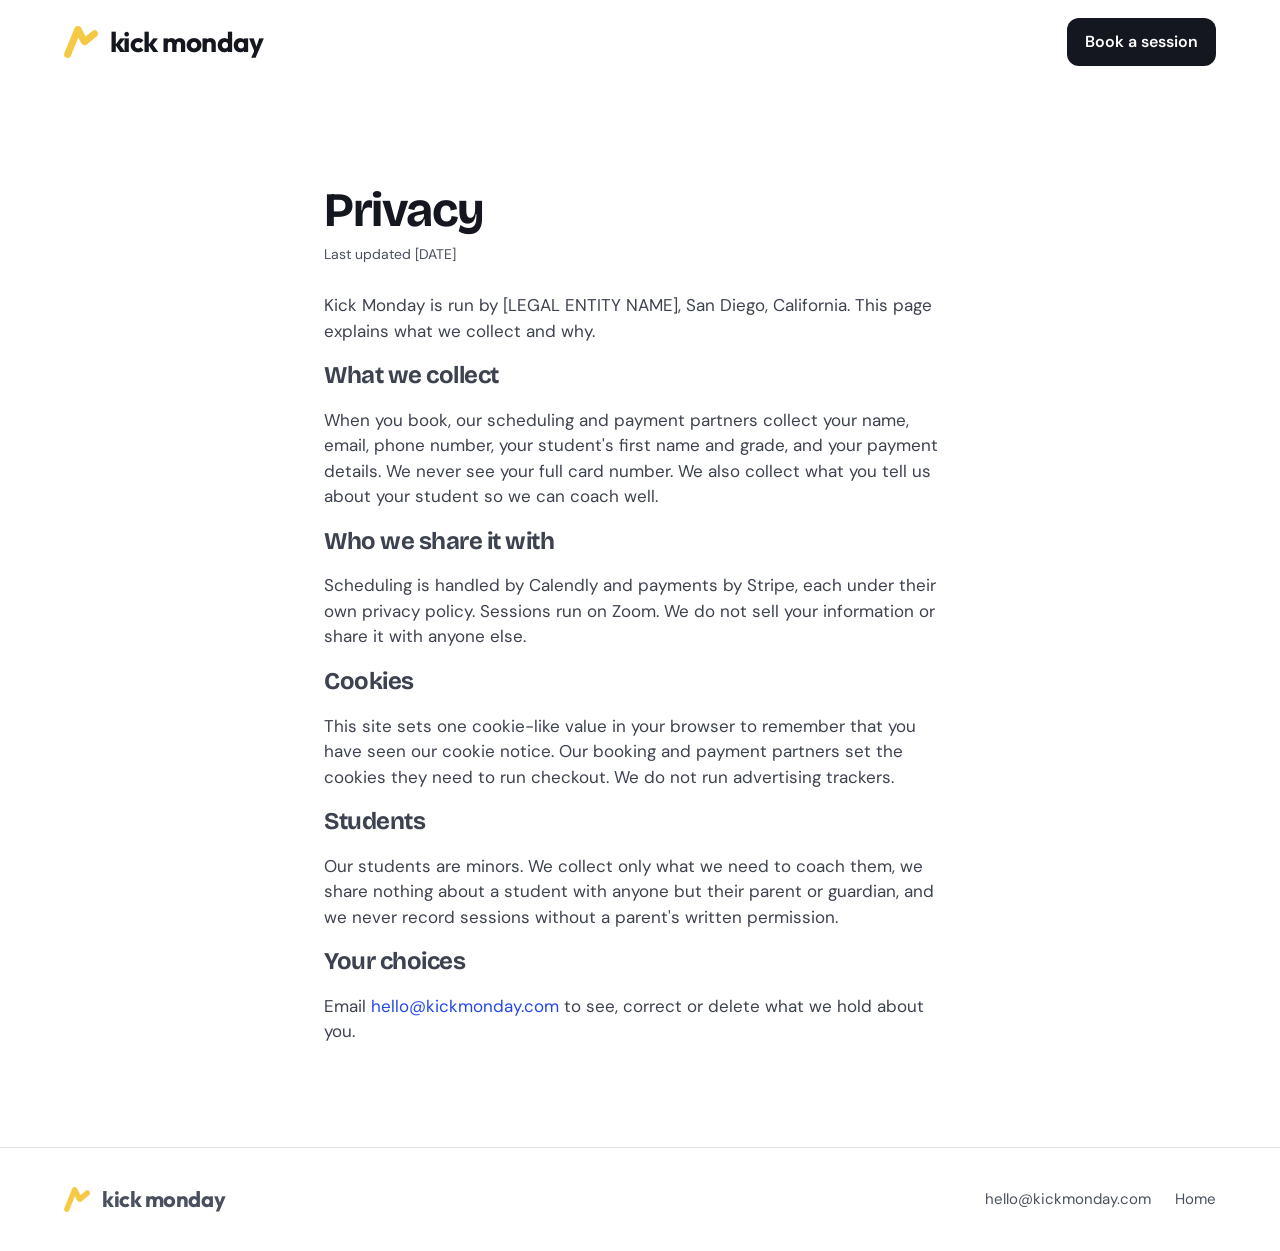
==== privacy.html @ 4dc91f0a "Add files via upload" ====
<!doctype html>
<html lang="en">
<head>
<meta charset="utf-8">
<meta name="viewport" content="width=device-width, initial-scale=1">
<title>Privacy | Kick Monday</title>
<link rel="icon" type="image/png" href="/assets/favicon.png">
<link rel="stylesheet" href="https://fonts.googleapis.com/css2?family=Bricolage+Grotesque:opsz,wght@12..96,700&family=Outfit:wght@700&family=DM+Sans:opsz,wght@9..40,400;9..40,500;9..40,600&display=swap">
<link rel="stylesheet" href="/styles.css">
</head>
<body>
<header class="nav">
  <a class="brand" href="/"><img src="/assets/mark.png" alt="" width="34" height="32"><span>kick monday</span></a>
  <a class="btn btn-dark btn-sm" href="/#book">Book a session</a>
</header>
<main class="wrap section" style="max-width:760px">
  <h1 style="font-size:clamp(32px,4vw,48px)">Privacy</h1>
  <p class="fine" style="margin-top:8px">Last updated [DATE]</p>
  <div style="display:flex;flex-direction:column;gap:18px;margin-top:28px;color:var(--ink2)">
    <p>Kick Monday is run by [LEGAL ENTITY NAME], San Diego, California. This page explains what we collect and why.</p>
    <h3>What we collect</h3>
    <p>When you book, our scheduling and payment partners collect your name, email, phone number, your student's first name and grade, and your payment details. We never see your full card number. We also collect what you tell us about your student so we can coach well.</p>
    <h3>Who we share it with</h3>
    <p>Scheduling is handled by Calendly and payments by Stripe, each under their own privacy policy. Sessions run on Zoom. We do not sell your information or share it with anyone else.</p>
    <h3>Cookies</h3>
    <p>This site sets one cookie-like value in your browser to remember that you have seen our cookie notice. Our booking and payment partners set the cookies they need to run checkout. We do not run advertising trackers.</p>
    <h3>Students</h3>
    <p>Our students are minors. We collect only what we need to coach them, we share nothing about a student with anyone but their parent or guardian, and we never record sessions without a parent's written permission.</p>
    <h3>Your choices</h3>
    <p>Email <a href="mailto:hello@kickmonday.com" style="color:var(--blue)">hello@kickmonday.com</a> to see, correct or delete what we hold about you.</p>
  </div>
</main>
<footer class="foot"><div class="wrap foot-in"><span class="brand"><img src="/assets/mark.png" alt="" width="26" height="24"><span>kick monday</span></span><nav><a href="mailto:hello@kickmonday.com">hello@kickmonday.com</a><a href="/">Home</a></nav></div></footer>
</body>
</html>
---- styles.css ----
:root{
  --ink:#14171F; --ink2:#3D4250; --muted:#4A5060; --line:#DDE1E8;
  --blue:#2347E8; --blue-bg:#EAF1FF; --yellow:#FFC53D; --dark2:#2B3142; --light:#C5CAD6;
  --display:'Bricolage Grotesque',system-ui,sans-serif; --body:'DM Sans',system-ui,sans-serif;
}
*{box-sizing:border-box}
html{scroll-behavior:smooth}
body{margin:0;background:#fff;color:var(--ink);font-family:var(--body);font-size:17px;line-height:1.5}
img{display:block;max-width:100%}
a{color:inherit;text-decoration:none}
h1,h2,h3{font-family:var(--display);font-weight:700;letter-spacing:-.03em;margin:0}
h1{font-size:clamp(36px,5vw,62px);line-height:1.04}
h2{font-size:clamp(30px,3.8vw,50px);line-height:1.08}
h3{font-size:24px;line-height:1.15;letter-spacing:-.02em}
p{margin:0}
.wrap{max-width:1280px;margin:0 auto;padding-left:clamp(16px,5vw,80px);padding-right:clamp(16px,5vw,80px)}
.section{padding-top:clamp(56px,8vw,104px)}
.center{text-align:center}
.sub{color:var(--muted);max-width:560px;margin:12px auto 0}
.eyebrow{font-size:15px;font-weight:600;color:var(--blue)}
.fine{font-size:14px;color:var(--muted)}
.link{color:var(--blue);text-decoration:underline;text-underline-offset:3px}

/* buttons */
.btn{display:inline-block;border-radius:12px;font-weight:600;font-size:16px;padding:14px 20px;text-align:center;transition:transform .08s}
.btn:active{transform:scale(.98)}
.btn-sm{padding:12px 18px;white-space:nowrap}
.btn-lg{padding:18px 28px;font-size:18px;border-radius:14px}
.btn-dark{background:var(--ink);color:#fff}
.btn-outline{border:1px solid var(--ink);color:var(--ink)}
.btn-yellow{background:var(--yellow);color:var(--ink)}

/* nav */
.nav{max-width:1280px;margin:0 auto;padding:18px clamp(16px,5vw,80px);display:flex;align-items:center;justify-content:space-between;gap:16px}
.brand{display:flex;align-items:center;gap:12px;font-family:'Outfit',sans-serif;font-weight:700;font-size:28px;letter-spacing:-.02em;line-height:1}
.brand img{width:34px;height:auto}

/* hero */
.hero{background:var(--blue-bg);border-radius:32px;padding:clamp(28px,5vw,72px) clamp(20px,4vw,56px);display:flex;flex-wrap:wrap;align-items:center;gap:40px;margin-top:8px}
.hero-copy{flex:1 1 300px;min-width:0;display:flex;flex-direction:column;gap:22px;align-items:flex-start}
.checks{list-style:none;margin:0;padding:0;display:flex;flex-direction:column;gap:10px}
.checks li{position:relative;padding-left:34px}
.checks li::before{content:"";position:absolute;left:0;top:2px;width:22px;height:22px;border-radius:50%;border:2px solid var(--ink);background:url("data:image/svg+xml,%3Csvg xmlns='http://www.w3.org/2000/svg' viewBox='0 0 24 24' fill='none' stroke='%2314171F' stroke-width='2.5' stroke-linecap='round' stroke-linejoin='round'%3E%3Cpath d='m7 12 3 3 7-7'/%3E%3C/svg%3E") center/14px no-repeat}
.price-line{font-size:18px}
.hero-art{flex:1 1 300px;min-width:0;display:flex;flex-wrap:wrap;gap:16px;align-items:stretch}
.phone{flex:1 1 200px;min-width:0;background:var(--ink);border-radius:28px;padding:16px;display:flex;flex-direction:column;gap:14px}
.phone-top{display:flex;justify-content:space-between;align-items:center;color:#fff;font-size:14px;font-weight:500}
.pill{background:var(--dark2);border-radius:999px;padding:4px 10px}
.phone img{width:100%;min-height:260px;flex:1;object-fit:cover;border-radius:18px}
.cards{flex:1 1 180px;min-width:0;display:flex;flex-direction:column;gap:14px;justify-content:center}
.card-win{background:var(--blue);color:#fff;border-radius:20px;padding:20px;font-weight:600;font-size:16px;line-height:1.35;display:flex;flex-direction:column;gap:10px}
.tag{align-self:flex-start;background:#fff;color:var(--ink);border-radius:999px;padding:3px 10px;font-size:13px}
.card-plan{background:#fff;border-radius:20px;padding:20px;display:flex;flex-direction:column;gap:4px}
.card-plan .small{font-size:13px;color:var(--muted);font-weight:500}
.card-plan .num{font-family:var(--display);font-weight:700;font-size:32px;letter-spacing:-.02em}
.card-debrief{background:var(--yellow);border-radius:20px;padding:16px 20px;font-weight:600;font-size:15px}

/* grids and cards */
.grid3{display:grid;grid-template-columns:repeat(auto-fit,minmax(260px,1fr));gap:22px;margin-top:40px}
.grid2{display:grid;grid-template-columns:repeat(auto-fit,minmax(300px,1fr));gap:22px;margin-top:22px}
.card{border:1px solid var(--line);border-radius:28px;padding:30px;display:flex;flex-direction:column;gap:14px}
.card p{color:var(--muted)}
.step{width:44px;height:44px;border-radius:14px;background:var(--blue-bg);color:var(--blue);display:flex;align-items:center;justify-content:center;font-family:var(--display);font-weight:700;font-size:20px}
.bio img{width:72px;height:72px;border-radius:50%;object-fit:cover}
.bio .role{font-size:15px;font-weight:600;color:var(--blue)}

/* who panel */
.panel{border-radius:32px;padding:clamp(28px,5vw,64px) clamp(20px,4vw,56px);display:flex;flex-wrap:wrap;gap:40px;align-items:center}
.panel-blue{background:var(--blue-bg)}
.panel-copy{flex:1 1 320px;min-width:0;display:flex;flex-direction:column;gap:18px}
.panel-copy p:not(.eyebrow){color:var(--ink2);max-width:560px}
.panel-photos{flex:1 1 280px;min-width:0;display:flex;gap:16px;justify-content:center}
.panel-photos img{width:46%;max-width:240px;aspect-ratio:1;object-fit:cover;border-radius:28px}
.panel-photos .offset{margin-top:40px}

/* packages */
.packages{margin-top:40px}
.pkg-name{font-weight:600;color:var(--muted)}
.pkg-price{font-family:var(--display);font-weight:700;font-size:44px;letter-spacing:-.03em}
.pkg .btn{margin-top:auto}
.pkg-dark{background:var(--ink);color:#fff}
.pkg-dark .pkg-name,.pkg-dark p{color:var(--light)}

/* faq */
.faq{max-width:720px;margin:48px auto 0;display:flex;flex-direction:column;gap:8px}
.faq details{border:1px solid var(--line);border-radius:16px;padding:4px 20px}
.faq summary{cursor:pointer;font-weight:600;padding:14px 0;list-style:none;display:flex;justify-content:space-between;align-items:center}
.faq summary::-webkit-details-marker{display:none}
.faq summary::after{content:"+";font-size:22px;color:var(--muted)}
.faq details[open] summary::after{content:"\2013"}
.faq details p{color:var(--muted);padding-bottom:16px}

/* footer */
.foot{border-top:1px solid var(--line);margin-top:clamp(56px,8vw,104px)}
.foot-in{padding-top:28px;padding-bottom:28px;display:flex;flex-wrap:wrap;justify-content:space-between;gap:16px;align-items:center;font-size:15px;color:var(--muted)}
.foot .brand{font-size:22px}
.foot .brand img{width:26px}
.foot nav{display:flex;flex-wrap:wrap;gap:8px 24px}
.foot nav a{padding:12px 0}

/* cookie */
.cookie{position:fixed;left:16px;right:16px;bottom:16px;max-width:520px;margin:0 auto;background:var(--ink);color:#fff;border-radius:18px;padding:16px 18px;display:flex;gap:14px;align-items:center;font-size:14px;line-height:1.4;box-shadow:0 10px 30px rgba(0,0,0,.2);z-index:50}
.cookie a{text-decoration:underline}
.cookie button{flex:none;background:var(--yellow);color:var(--ink);border:0;border-radius:10px;padding:12px 16px;font:inherit;font-weight:600;cursor:pointer}

@media (max-width:560px){
  .brand{font-size:24px}
  .hero{padding:28px 20px}
  .hero-copy .btn-lg{width:100%}
  .card{padding:24px}
  .cookie{flex-direction:column;align-items:stretch}
}
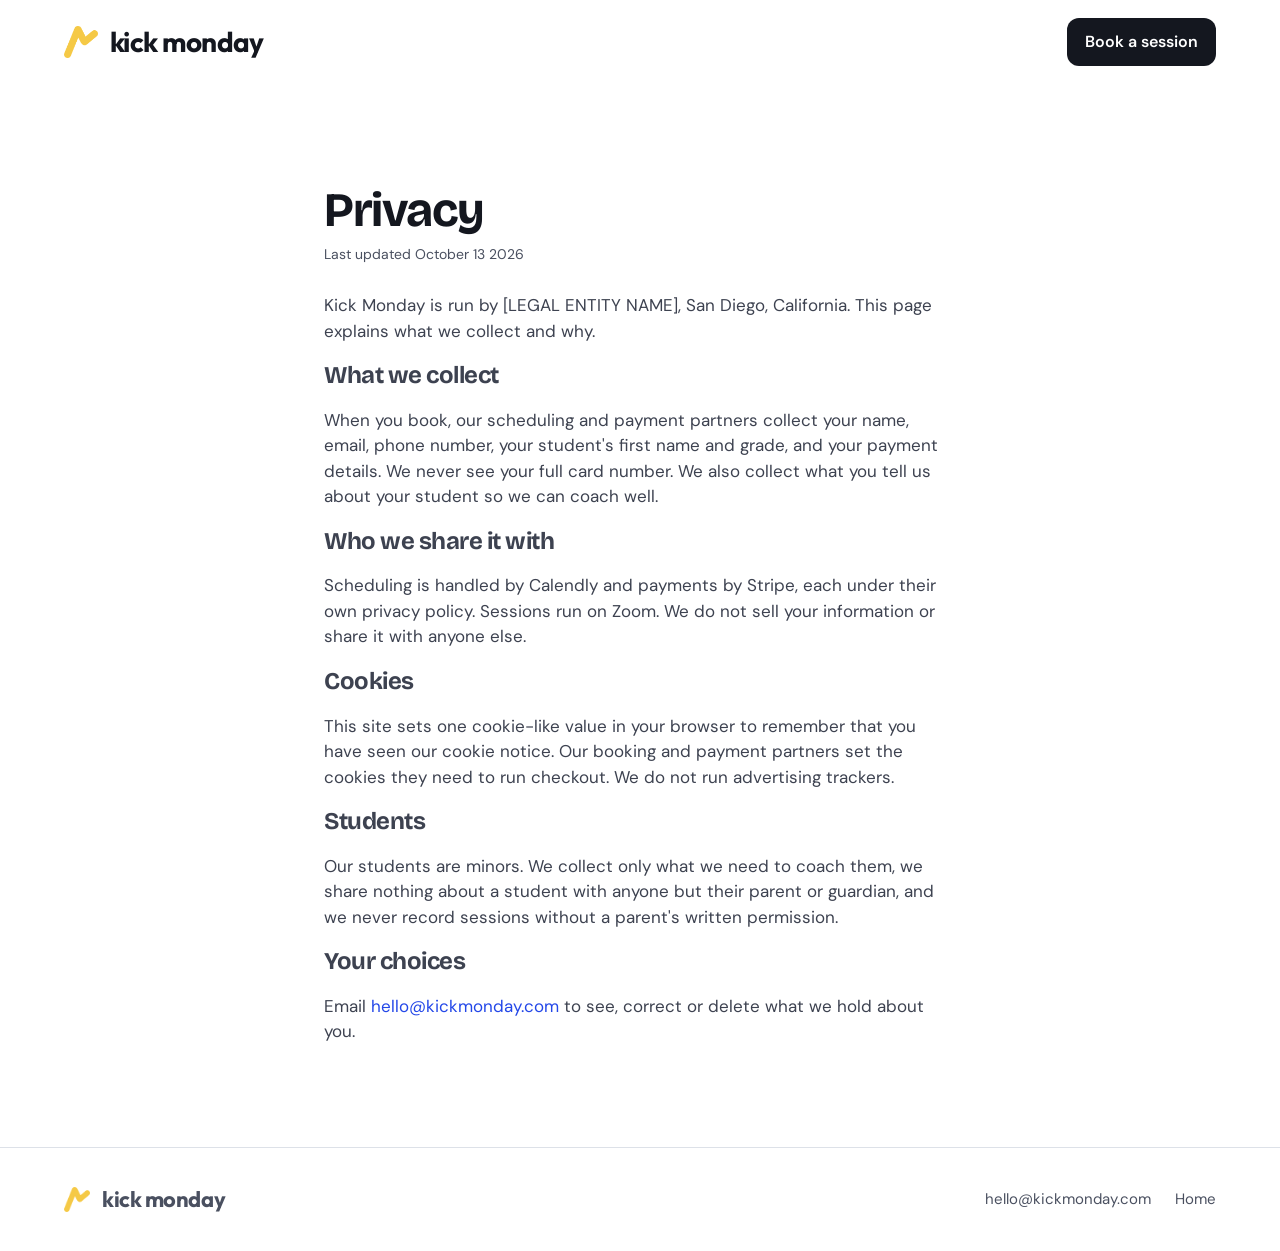
==== commit 213b5bc5: "Update privacy.html" ====
--- a/privacy.html
+++ b/privacy.html
@@ -15,7 +15,7 @@
 </header>
 <main class="wrap section" style="max-width:760px">
   <h1 style="font-size:clamp(32px,4vw,48px)">Privacy</h1>
-  <p class="fine" style="margin-top:8px">Last updated [DATE]</p>
+  <p class="fine" style="margin-top:8px">Last updated October 13 2026</p>
   <div style="display:flex;flex-direction:column;gap:18px;margin-top:28px;color:var(--ink2)">
     <p>Kick Monday is run by [LEGAL ENTITY NAME], San Diego, California. This page explains what we collect and why.</p>
     <h3>What we collect</h3>
--- a/styles.css
+++ b/styles.css
@@ -69,8 +69,8 @@
 .panel-blue{background:var(--blue-bg)}
 .panel-copy{flex:1 1 320px;min-width:0;display:flex;flex-direction:column;gap:18px}
 .panel-copy p:not(.eyebrow){color:var(--ink2);max-width:560px}
-.panel-photos{flex:1 1 280px;min-width:0;display:flex;gap:16px;justify-content:center}
-.panel-photos img{width:46%;max-width:240px;aspect-ratio:1;object-fit:cover;border-radius:28px}
+.panel-photos{flex:1 1 280px;min-width:0;display:flex;gap:16px;justify-content:center;align-items:flex-start}
+.panel-photos img{width:46%;max-width:240px;height:auto;aspect-ratio:4/5;object-fit:cover;border-radius:28px}
 .panel-photos .offset{margin-top:40px}
 
 /* packages */
@@ -100,6 +100,7 @@
 
 /* cookie */
 .cookie{position:fixed;left:16px;right:16px;bottom:16px;max-width:520px;margin:0 auto;background:var(--ink);color:#fff;border-radius:18px;padding:16px 18px;display:flex;gap:14px;align-items:center;font-size:14px;line-height:1.4;box-shadow:0 10px 30px rgba(0,0,0,.2);z-index:50}
+.cookie[hidden]{display:none}
 .cookie a{text-decoration:underline}
 .cookie button{flex:none;background:var(--yellow);color:var(--ink);border:0;border-radius:10px;padding:12px 16px;font:inherit;font-weight:600;cursor:pointer}
 
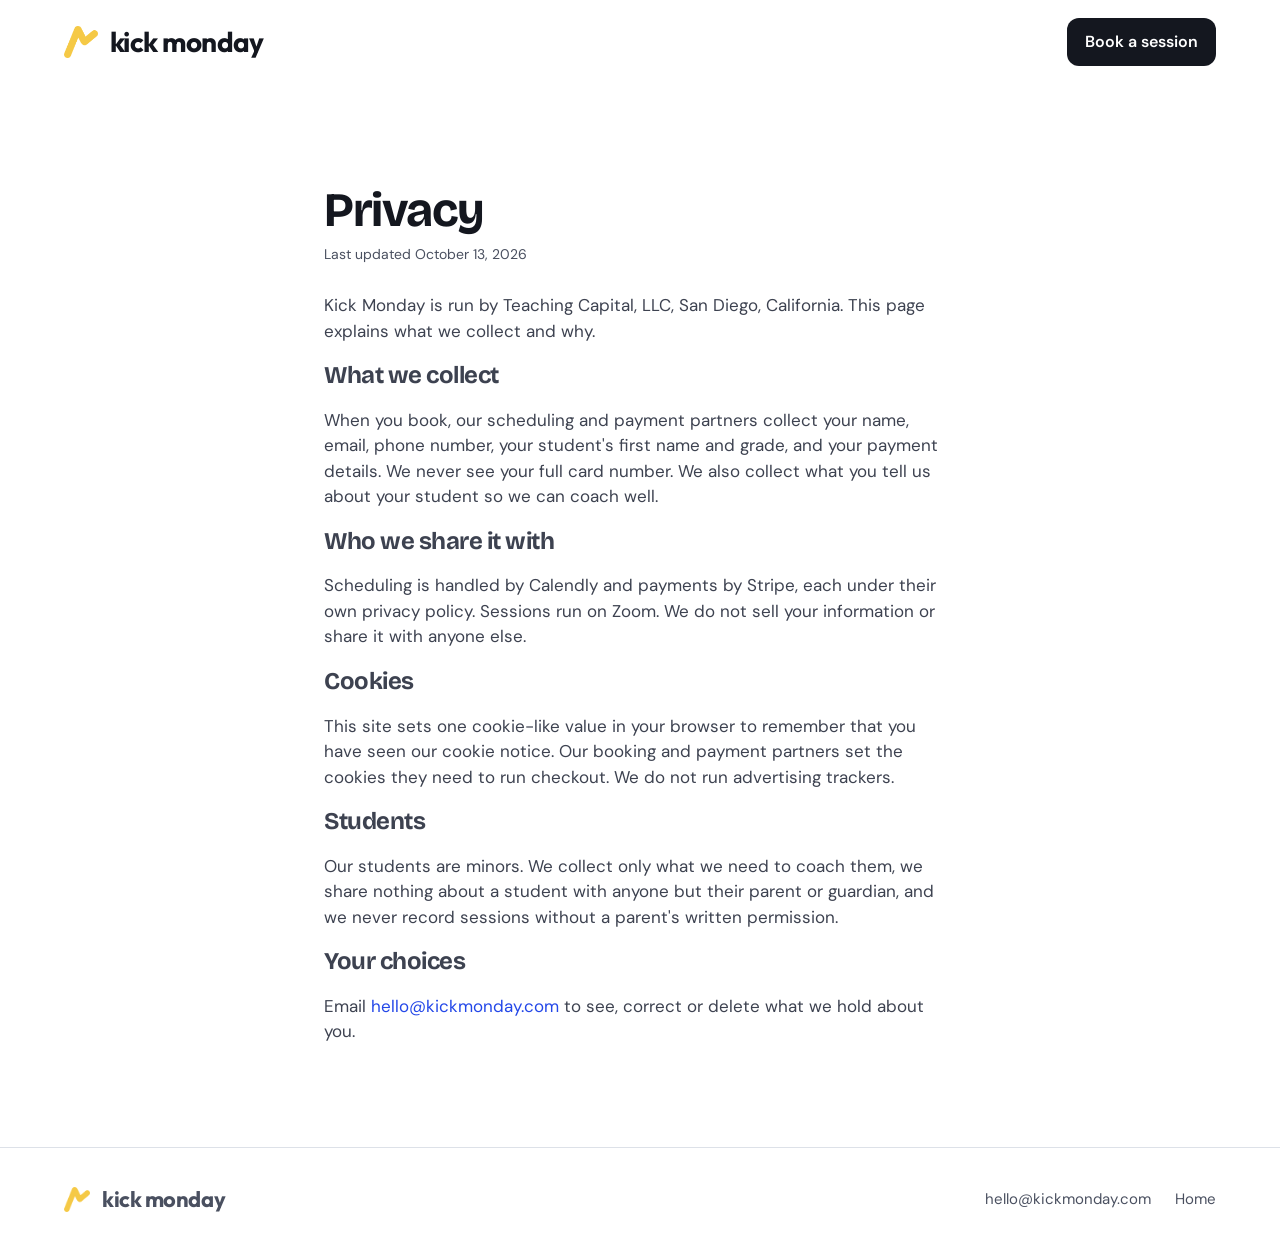
==== commit 70cd4397: "Update privacy.html" ====
--- a/privacy.html
+++ b/privacy.html
@@ -15,9 +15,9 @@
 </header>
 <main class="wrap section" style="max-width:760px">
   <h1 style="font-size:clamp(32px,4vw,48px)">Privacy</h1>
-  <p class="fine" style="margin-top:8px">Last updated October 13 2026</p>
+  <p class="fine" style="margin-top:8px">Last updated October 13, 2026</p>
   <div style="display:flex;flex-direction:column;gap:18px;margin-top:28px;color:var(--ink2)">
-    <p>Kick Monday is run by [LEGAL ENTITY NAME], San Diego, California. This page explains what we collect and why.</p>
+    <p>Kick Monday is run by Teaching Capital, LLC, San Diego, California. This page explains what we collect and why.</p>
     <h3>What we collect</h3>
     <p>When you book, our scheduling and payment partners collect your name, email, phone number, your student's first name and grade, and your payment details. We never see your full card number. We also collect what you tell us about your student so we can coach well.</p>
     <h3>Who we share it with</h3>
